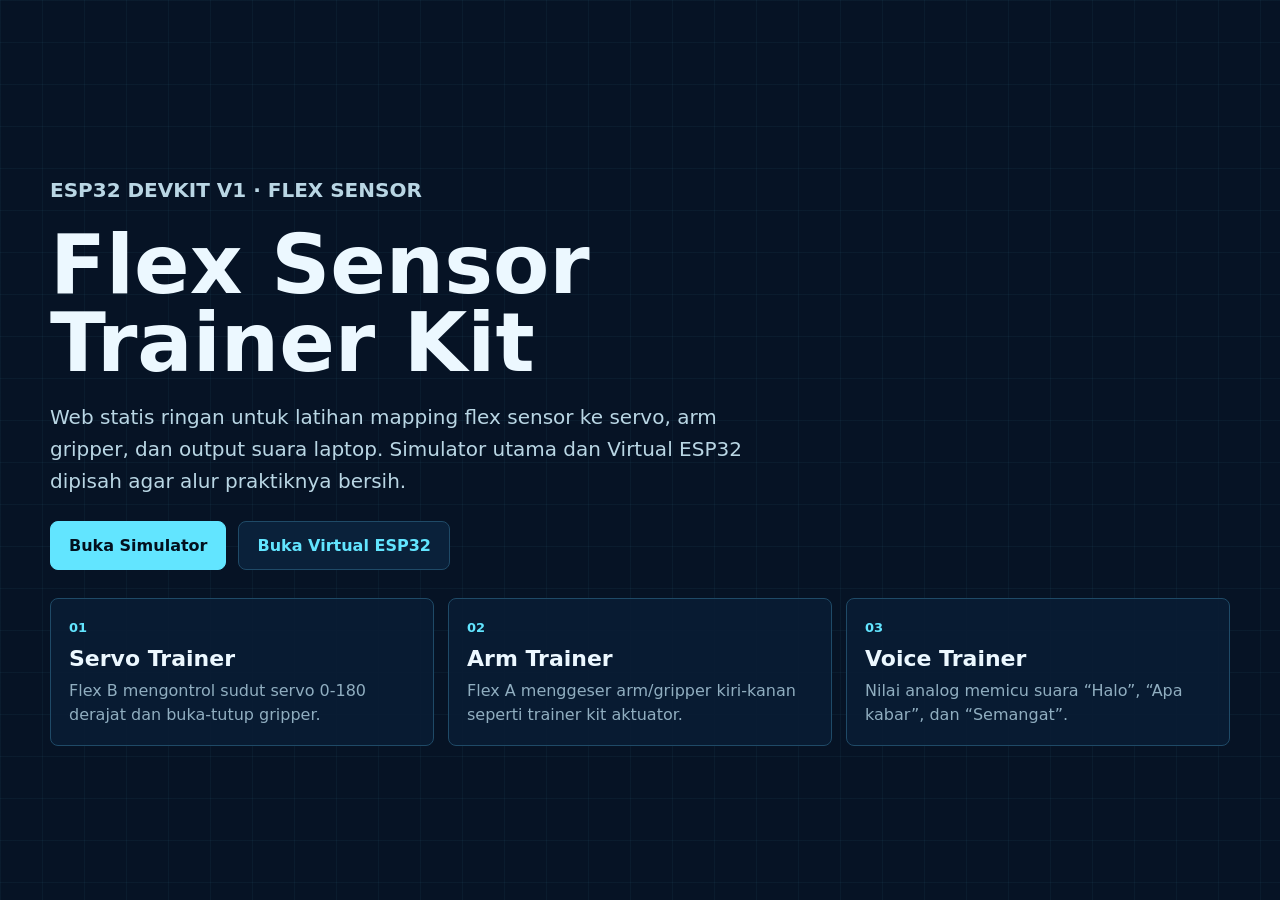
==== index.html @ c759ae02 "Rewrite simulator as static realtime trainer kit" ====
<!doctype html>
<html lang="id">
  <head>
    <meta charset="UTF-8" />
    <meta name="viewport" content="width=device-width, initial-scale=1.0" />
    <meta name="theme-color" content="#061325" />
    <title>Flex Sensor Trainer Kit</title>
    <link rel="stylesheet" href="assets/styles.css" />
  </head>
  <body class="home-page">
    <main class="home-shell">
      <section class="home-hero">
        <p class="system-label">ESP32 DevKit V1 · Flex Sensor</p>
        <h1>Flex Sensor Trainer Kit</h1>
        <p>
          Web statis ringan untuk latihan mapping flex sensor ke servo, arm gripper,
          dan output suara laptop. Simulator utama dan Virtual ESP32 dipisah agar
          alur praktiknya bersih.
        </p>
        <div class="home-actions">
          <a class="primary-link" href="simulator.html">Buka Simulator</a>
          <a class="secondary-link" href="virtual-esp32.html">Buka Virtual ESP32</a>
        </div>
      </section>

      <section class="mode-cards" aria-label="Trainer modes">
        <article>
          <span>01</span>
          <h2>Servo Trainer</h2>
          <p>Flex B mengontrol sudut servo 0-180 derajat dan buka-tutup gripper.</p>
        </article>
        <article>
          <span>02</span>
          <h2>Arm Trainer</h2>
          <p>Flex A menggeser arm/gripper kiri-kanan seperti trainer kit aktuator.</p>
        </article>
        <article>
          <span>03</span>
          <h2>Voice Trainer</h2>
          <p>Nilai analog memicu suara “Halo”, “Apa kabar”, dan “Semangat”.</p>
        </article>
      </section>
    </main>
  </body>
</html>
---- assets/styles.css ----
:root {
  color-scheme: dark;
  --bg: #061325;
  --panel: #0b1c33;
  --panel-2: #0f2744;
  --line: #1f4a67;
  --line-soft: rgba(102, 211, 255, 0.22);
  --text: #ecf8ff;
  --muted: #90aec0;
  --cyan: #62e5ff;
  --blue: #7da2ff;
  --green: #75f0b1;
  --yellow: #ffd166;
}

* {
  box-sizing: border-box;
}

body {
  margin: 0;
  min-width: 320px;
  min-height: 100vh;
  font-family: Inter, ui-sans-serif, system-ui, -apple-system, BlinkMacSystemFont, "Segoe UI", sans-serif;
  color: var(--text);
  background:
    linear-gradient(rgba(98, 229, 255, 0.045) 1px, transparent 1px),
    linear-gradient(90deg, rgba(98, 229, 255, 0.045) 1px, transparent 1px),
    var(--bg);
  background-size: 42px 42px;
}

a {
  color: inherit;
  text-decoration: none;
}

button,
input {
  font: inherit;
}

.topbar {
  display: grid;
  grid-template-columns: minmax(220px, 320px) 1fr auto;
  align-items: center;
  gap: 14px;
  width: min(1440px, calc(100% - 28px));
  margin: 14px auto;
  padding: 10px;
  border: 1px solid var(--line);
  border-radius: 8px;
  background: rgba(6, 19, 37, 0.94);
}

.brand {
  display: flex;
  align-items: center;
  gap: 10px;
}

.brand-mark {
  display: grid;
  place-items: center;
  width: 40px;
  height: 40px;
  border: 1px solid var(--line-soft);
  border-radius: 8px;
  color: var(--cyan);
  font-weight: 900;
  background: #08203a;
}

.brand strong,
.brand small {
  display: block;
}

.brand small {
  margin-top: 2px;
  color: var(--muted);
  font-size: 12px;
}

.topnav {
  display: flex;
  justify-content: center;
  gap: 8px;
}

.topnav a,
.primary-link,
.secondary-link,
.small-action,
.mode-tabs button {
  border: 1px solid var(--line);
  border-radius: 8px;
  background: #0a213a;
}

.topnav a {
  padding: 11px 16px;
  color: #c8e9f6;
  font-size: 14px;
  font-weight: 800;
}

.topnav a.active,
.topnav a:hover,
.primary-link,
.small-action:hover,
.mode-tabs button.active {
  color: #03101e;
  border-color: var(--cyan);
  background: var(--cyan);
}

.status-dot {
  min-width: 126px;
  padding: 10px 12px;
  border: 1px solid var(--line);
  border-radius: 8px;
  color: var(--yellow);
  text-align: center;
  font-size: 13px;
  font-weight: 900;
  background: #0a213a;
}

.status-dot.live {
  color: var(--green);
}

.home-shell {
  display: grid;
  align-content: center;
  gap: 28px;
  width: min(1180px, calc(100% - 28px));
  min-height: 100vh;
  margin: 0 auto;
  padding: 38px 0;
}

.home-hero {
  max-width: 820px;
}

.system-label {
  color: var(--cyan);
  font-size: 13px;
  font-weight: 900;
  text-transform: uppercase;
}

h1 {
  margin: 8px 0 14px;
  font-size: clamp(42px, 7vw, 82px);
  line-height: 0.95;
}

.home-hero p {
  max-width: 720px;
  color: #b9d6e4;
  font-size: clamp(16px, 2vw, 20px);
  line-height: 1.6;
}

.home-actions {
  display: flex;
  flex-wrap: wrap;
  gap: 12px;
  margin-top: 24px;
}

.primary-link,
.secondary-link {
  padding: 14px 18px;
  font-weight: 900;
}

.secondary-link {
  color: var(--cyan);
  background: #0a213a;
}

.mode-cards {
  display: grid;
  grid-template-columns: repeat(3, 1fr);
  gap: 14px;
}

.mode-cards article,
.stage-panel,
.instrument-panel,
.virtual-board {
  border: 1px solid var(--line);
  border-radius: 8px;
  background: rgba(9, 28, 51, 0.94);
}

.mode-cards article {
  padding: 18px;
}

.mode-cards span {
  color: var(--cyan);
  font-size: 13px;
  font-weight: 900;
}

.mode-cards h2 {
  margin: 10px 0 8px;
  font-size: 22px;
}

.mode-cards p {
  margin: 0;
  color: var(--muted);
  line-height: 1.5;
}

.trainer-layout,
.virtual-layout {
  display: grid;
  grid-template-columns: minmax(0, 1fr) 360px;
  gap: 14px;
  width: min(1440px, calc(100% - 28px));
  margin: 0 auto 20px;
}

.stage-panel,
.virtual-board {
  min-height: calc(100vh - 108px);
  padding: 16px;
}

.trainer-side,
.virtual-controls {
  display: grid;
  align-content: start;
  gap: 14px;
}

.instrument-panel {
  padding: 15px;
}

.panel-head {
  display: flex;
  align-items: center;
  justify-content: space-between;
  gap: 14px;
  margin-bottom: 14px;
}

.panel-head span {
  color: var(--cyan);
  font-size: 13px;
  font-weight: 900;
  text-transform: uppercase;
}

.panel-head strong {
  font-size: clamp(22px, 3vw, 34px);
  text-align: right;
}

.panel-head.compact strong {
  font-size: 22px;
  color: var(--cyan);
}

.mode-tabs {
  display: grid;
  grid-template-columns: repeat(3, 1fr);
  gap: 8px;
  margin-bottom: 14px;
}

.mode-tabs button {
  min-height: 42px;
  color: #c8e9f6;
  font-weight: 900;
  cursor: pointer;
}

.gripper-stage {
  position: relative;
  overflow: hidden;
  min-height: 500px;
  border: 1px solid var(--line-soft);
  border-radius: 8px;
  background: #07182c;
}

.travel-rail {
  position: absolute;
  left: 10%;
  right: 10%;
  top: 76px;
  height: 2px;
  background: var(--line);
}

.travel-label {
  position: absolute;
  top: 48px;
  color: var(--muted);
  font-size: 12px;
  font-weight: 900;
}

.travel-label.left {
  left: 10%;
}

.travel-label.right {
  right: 10%;
}

.gripper-svg {
  width: 100%;
  height: 500px;
}

#armGroup {
  transition: transform 35ms linear;
  will-change: transform;
}

#leftJaw,
#rightJaw,
#needle {
  transition: transform 35ms linear;
  will-change: transform;
}

.drop-cable {
  stroke: #7da2ff;
  stroke-width: 8;
  stroke-linecap: round;
}

.servo-box,
.arm-neck,
.palm,
.jaw {
  fill: #0e3154;
  stroke: var(--cyan);
  stroke-width: 3;
}

.servo-hub,
.joint-dot,
.needle-hub {
  fill: var(--cyan);
}

.readout-strip {
  display: grid;
  grid-template-columns: repeat(4, 1fr);
  gap: 10px;
  margin-top: 14px;
}

.readout-strip div {
  padding: 12px;
  border: 1px solid var(--line-soft);
  border-radius: 8px;
  background: #07182c;
}

.readout-strip span,
.readout-strip small {
  display: block;
  color: var(--muted);
  font-size: 12px;
}

.readout-strip strong {
  display: block;
  margin: 5px 0 2px;
  font-size: clamp(24px, 3vw, 34px);
}

.gauge svg {
  display: block;
  width: 100%;
}

.gauge-arc {
  fill: none;
  stroke: #12395d;
  stroke-width: 18;
}

.gauge-line {
  fill: none;
  stroke: var(--blue);
  stroke-width: 6;
}

.ticks text {
  fill: #b9d6e4;
  font-size: 12px;
  font-weight: 900;
  text-anchor: middle;
}

.needle {
  stroke: var(--cyan);
  stroke-width: 5;
  stroke-linecap: round;
  transform-origin: 150px 150px;
}

.mode-description,
.mapping-list span,
.voice-box span {
  color: var(--muted);
  line-height: 1.5;
}

.voice-box {
  display: grid;
  gap: 9px;
}

.small-action {
  min-height: 40px;
  color: var(--cyan);
  font-weight: 900;
  cursor: pointer;
}

.small-action.muted {
  color: #b9d6e4;
}

.small-action.full {
  width: 100%;
}

.mapping-list {
  display: grid;
  gap: 10px;
}

.mapping-list p {
  display: grid;
  gap: 4px;
  margin: 0;
  padding: 10px;
  border: 1px solid var(--line-soft);
  border-radius: 8px;
  background: #07182c;
}

.board-scene {
  position: relative;
  min-height: 560px;
  border: 1px solid var(--line-soft);
  border-radius: 8px;
  background: #07182c;
}

.board {
  position: absolute;
  left: 50%;
  top: 50%;
  width: 230px;
  height: 330px;
  transform: translate(-50%, -50%);
  border: 2px solid var(--cyan);
  border-radius: 8px;
  background: #09345a;
}

.usb,
.chip,
.pin-row,
.antenna {
  position: absolute;
  border: 1px solid var(--line-soft);
  border-radius: 8px;
}

.usb {
  left: 78px;
  top: -18px;
  width: 74px;
  height: 34px;
  background: #c7d2d9;
}

.chip {
  display: grid;
  place-items: center;
  left: 52px;
  top: 112px;
  width: 126px;
  height: 92px;
  color: var(--cyan);
  font-weight: 900;
  background: #061325;
}

.pin-row {
  top: 42px;
  width: 18px;
  height: 245px;
  background: repeating-linear-gradient(180deg, var(--cyan) 0 8px, transparent 8px 18px);
}

.pin-row.left {
  left: 14px;
}

.pin-row.right {
  right: 14px;
}

.antenna {
  right: 28px;
  top: 30px;
  width: 58px;
  height: 44px;
  background: repeating-linear-gradient(90deg, var(--green) 0 4px, transparent 4px 10px);
}

.sensor-card {
  position: absolute;
  width: min(240px, 38%);
  padding: 16px;
  border: 1px solid var(--line);
  border-radius: 8px;
  background: #0b1c33;
}

.sensor-a {
  left: 6%;
  top: 20%;
}

.sensor-b {
  right: 6%;
  bottom: 18%;
}

.sensor-card span,
.sensor-card small {
  display: block;
  color: var(--muted);
  font-size: 12px;
}

.sensor-card strong {
  display: block;
  margin: 8px 0 4px;
  color: var(--cyan);
  font-size: clamp(34px, 6vw, 62px);
}

.slider-row {
  display: grid;
  gap: 10px;
}

.slider-row span {
  color: #c8e9f6;
  font-weight: 900;
}

input[type="range"] {
  width: 100%;
  accent-color: var(--cyan);
}

.payload-preview {
  overflow: auto;
  min-height: 180px;
  margin: 14px 0 0;
  padding: 12px;
  border: 1px solid var(--line-soft);
  border-radius: 8px;
  color: #d5fbff;
  background: #061325;
}

@media (max-width: 1040px) {
  .topbar,
  .trainer-layout,
  .virtual-layout {
    grid-template-columns: 1fr;
  }

  .topnav {
    justify-content: stretch;
  }

  .topnav a {
    flex: 1;
    text-align: center;
  }

  .stage-panel,
  .virtual-board {
    min-height: auto;
  }
}

@media (max-width: 720px) {
  .topbar,
  .mode-tabs,
  .readout-strip,
  .mode-cards {
    grid-template-columns: 1fr;
  }

  .panel-head {
    align-items: flex-start;
    flex-direction: column;
  }

  .panel-head strong {
    text-align: left;
  }

  .gripper-stage,
  .gripper-svg,
  .board-scene {
    min-height: 390px;
    height: 390px;
  }

  .board {
    width: 178px;
    height: 260px;
  }

  .chip {
    left: 40px;
    top: 90px;
    width: 98px;
    height: 72px;
  }

  .sensor-card {
    width: 42%;
    padding: 12px;
  }
}
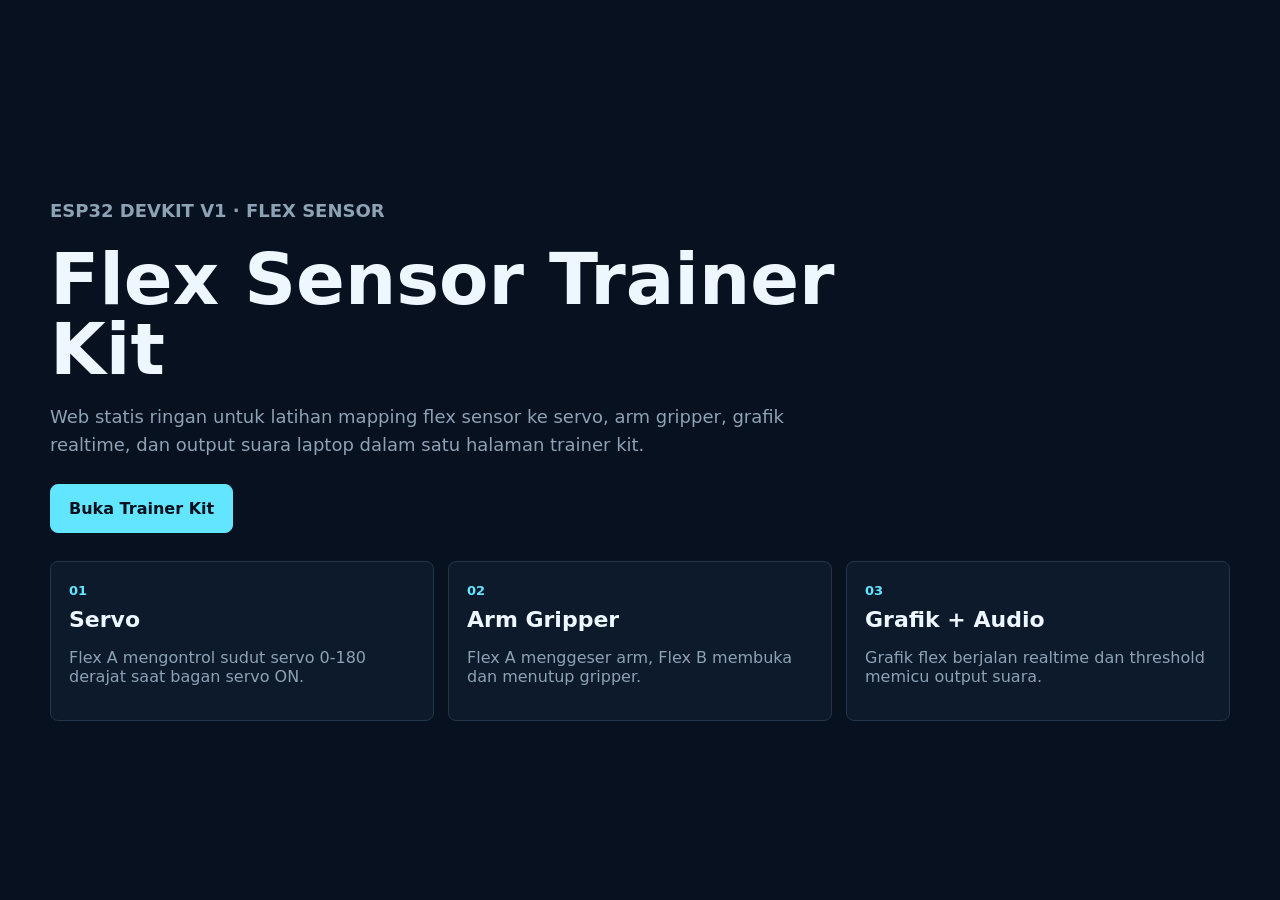
==== commit 13302daa: "Refine simulator into single page trainer modules" ====
--- a/index.html
+++ b/index.html
@@ -3,7 +3,7 @@
   <head>
     <meta charset="UTF-8" />
     <meta name="viewport" content="width=device-width, initial-scale=1.0" />
-    <meta name="theme-color" content="#061325" />
+    <meta name="theme-color" content="#08111f" />
     <title>Flex Sensor Trainer Kit</title>
     <link rel="stylesheet" href="assets/styles.css" />
   </head>
@@ -14,30 +14,28 @@
         <h1>Flex Sensor Trainer Kit</h1>
         <p>
           Web statis ringan untuk latihan mapping flex sensor ke servo, arm gripper,
-          dan output suara laptop. Simulator utama dan Virtual ESP32 dipisah agar
-          alur praktiknya bersih.
+          grafik realtime, dan output suara laptop dalam satu halaman trainer kit.
         </p>
         <div class="home-actions">
-          <a class="primary-link" href="simulator.html">Buka Simulator</a>
-          <a class="secondary-link" href="virtual-esp32.html">Buka Virtual ESP32</a>
+          <a class="primary-link" href="simulator.html">Buka Trainer Kit</a>
         </div>
       </section>
 
       <section class="mode-cards" aria-label="Trainer modes">
         <article>
           <span>01</span>
-          <h2>Servo Trainer</h2>
-          <p>Flex B mengontrol sudut servo 0-180 derajat dan buka-tutup gripper.</p>
+          <h2>Servo</h2>
+          <p>Flex A mengontrol sudut servo 0-180 derajat saat bagan servo ON.</p>
         </article>
         <article>
           <span>02</span>
-          <h2>Arm Trainer</h2>
-          <p>Flex A menggeser arm/gripper kiri-kanan seperti trainer kit aktuator.</p>
+          <h2>Arm Gripper</h2>
+          <p>Flex A menggeser arm, Flex B membuka dan menutup gripper.</p>
         </article>
         <article>
           <span>03</span>
-          <h2>Voice Trainer</h2>
-          <p>Nilai analog memicu suara “Halo”, “Apa kabar”, dan “Semangat”.</p>
+          <h2>Grafik + Audio</h2>
+          <p>Grafik flex berjalan realtime dan threshold memicu output suara.</p>
         </article>
       </section>
     </main>
--- a/assets/styles.css
+++ b/assets/styles.css
@@ -1,15 +1,16 @@
 :root {
   color-scheme: dark;
-  --bg: #061325;
-  --panel: #0b1c33;
-  --panel-2: #0f2744;
-  --line: #1f4a67;
-  --line-soft: rgba(102, 211, 255, 0.22);
-  --text: #ecf8ff;
-  --muted: #90aec0;
+  --bg: #08111f;
+  --panel: #0d1a2c;
+  --panel-2: #101f34;
+  --panel-3: #0a1524;
+  --line: #21364d;
+  --line-soft: rgba(137, 179, 210, 0.16);
+  --text: #eef7ff;
+  --muted: #8ca2b5;
   --cyan: #62e5ff;
+  --green: #75f0b1;
   --blue: #7da2ff;
-  --green: #75f0b1;
   --yellow: #ffd166;
 }
 
@@ -23,11 +24,7 @@
   min-height: 100vh;
   font-family: Inter, ui-sans-serif, system-ui, -apple-system, BlinkMacSystemFont, "Segoe UI", sans-serif;
   color: var(--text);
-  background:
-    linear-gradient(rgba(98, 229, 255, 0.045) 1px, transparent 1px),
-    linear-gradient(90deg, rgba(98, 229, 255, 0.045) 1px, transparent 1px),
-    var(--bg);
-  background-size: 42px 42px;
+  background: var(--bg);
 }
 
 a {
@@ -40,17 +37,22 @@
   font: inherit;
 }
 
+.trainer-header,
 .topbar {
   display: grid;
-  grid-template-columns: minmax(220px, 320px) 1fr auto;
+  grid-template-columns: minmax(220px, 360px) 1fr;
   align-items: center;
   gap: 14px;
   width: min(1440px, calc(100% - 28px));
   margin: 14px auto;
-  padding: 10px;
+  padding: 12px;
   border: 1px solid var(--line);
   border-radius: 8px;
-  background: rgba(6, 19, 37, 0.94);
+  background: #0a1626;
+}
+
+.topbar {
+  grid-template-columns: minmax(220px, 320px) 1fr auto;
 }
 
 .brand {
@@ -68,7 +70,7 @@
   border-radius: 8px;
   color: var(--cyan);
   font-weight: 900;
-  background: #08203a;
+  background: #0d2137;
 }
 
 .brand strong,
@@ -76,10 +78,47 @@
   display: block;
 }
 
+.brand small,
+.header-readout span,
+.home-hero p,
+.mode-cards p,
+.metric-row small,
+.metric-pair small,
+.threshold-list,
+.voice-row span {
+  color: var(--muted);
+}
+
 .brand small {
   margin-top: 2px;
-  color: var(--muted);
   font-size: 12px;
+}
+
+.header-readout {
+  display: flex;
+  align-items: center;
+  justify-content: flex-end;
+  gap: 14px;
+  text-align: right;
+}
+
+.header-readout span {
+  padding: 8px 10px;
+  border: 1px solid var(--line);
+  border-radius: 8px;
+  color: var(--yellow);
+  font-size: 13px;
+  font-weight: 900;
+  background: var(--panel-3);
+}
+
+.header-readout span.live {
+  color: var(--green);
+}
+
+.header-readout strong {
+  color: #d7ecf6;
+  font-size: 14px;
 }
 
 .topnav {
@@ -90,12 +129,10 @@
 
 .topnav a,
 .primary-link,
-.secondary-link,
-.small-action,
-.mode-tabs button {
+.small-action {
   border: 1px solid var(--line);
   border-radius: 8px;
-  background: #0a213a;
+  background: #0d2137;
 }
 
 .topnav a {
@@ -108,8 +145,7 @@
 .topnav a.active,
 .topnav a:hover,
 .primary-link,
-.small-action:hover,
-.mode-tabs button.active {
+.small-action:hover {
   color: #03101e;
   border-color: var(--cyan);
   background: var(--cyan);
@@ -120,15 +156,11 @@
   padding: 10px 12px;
   border: 1px solid var(--line);
   border-radius: 8px;
-  color: var(--yellow);
+  color: var(--green);
   text-align: center;
   font-size: 13px;
   font-weight: 900;
-  background: #0a213a;
-}
-
-.status-dot.live {
-  color: var(--green);
+  background: var(--panel-3);
 }
 
 .home-shell {
@@ -142,9 +174,10 @@
 }
 
 .home-hero {
-  max-width: 820px;
-}
-
+  max-width: 800px;
+}
+
+.eyebrow,
 .system-label {
   color: var(--cyan);
   font-size: 13px;
@@ -154,14 +187,14 @@
 
 h1 {
   margin: 8px 0 14px;
-  font-size: clamp(42px, 7vw, 82px);
-  line-height: 0.95;
-}
-
-.home-hero p {
-  max-width: 720px;
-  color: #b9d6e4;
-  font-size: clamp(16px, 2vw, 20px);
+  font-size: clamp(38px, 6vw, 72px);
+  line-height: 0.98;
+}
+
+.home-hero p,
+.overview-panel p {
+  max-width: 760px;
+  font-size: clamp(15px, 1.8vw, 18px);
   line-height: 1.6;
 }
 
@@ -172,54 +205,347 @@
   margin-top: 24px;
 }
 
-.primary-link,
-.secondary-link {
+.primary-link {
   padding: 14px 18px;
   font-weight: 900;
 }
 
-.secondary-link {
-  color: var(--cyan);
-  background: #0a213a;
-}
-
-.mode-cards {
+.mode-cards,
+.module-grid {
   display: grid;
   grid-template-columns: repeat(3, 1fr);
   gap: 14px;
 }
 
 .mode-cards article,
-.stage-panel,
-.instrument-panel,
-.virtual-board {
+.overview-panel,
+.trainer-module,
+.readout-strip div,
+.virtual-board,
+.instrument-panel {
   border: 1px solid var(--line);
   border-radius: 8px;
-  background: rgba(9, 28, 51, 0.94);
+  background: var(--panel);
 }
 
 .mode-cards article {
   padding: 18px;
 }
 
-.mode-cards span {
+.mode-cards span,
+.module-head span {
   color: var(--cyan);
   font-size: 13px;
   font-weight: 900;
 }
 
-.mode-cards h2 {
-  margin: 10px 0 8px;
+.mode-cards h2,
+.module-head h2 {
+  margin: 8px 0 0;
   font-size: 22px;
 }
 
-.mode-cards p {
+.kit-shell {
+  width: min(1440px, calc(100% - 28px));
+  margin: 0 auto 20px;
+}
+
+.overview-panel {
+  display: grid;
+  grid-template-columns: minmax(280px, 520px) 1fr;
+  gap: 18px;
+  align-items: end;
+  padding: 18px;
+  margin-bottom: 14px;
+}
+
+.overview-panel h1 {
+  margin-bottom: 0;
+}
+
+.overview-panel p {
+  justify-self: end;
   margin: 0;
   color: var(--muted);
-  line-height: 1.5;
-}
-
-.trainer-layout,
+}
+
+.trainer-module {
+  padding: 15px;
+  min-height: 420px;
+}
+
+.module-head {
+  display: flex;
+  align-items: center;
+  justify-content: space-between;
+  gap: 12px;
+  margin-bottom: 14px;
+}
+
+.module-off {
+  opacity: 0.58;
+}
+
+.switch {
+  position: relative;
+  display: inline-flex;
+  width: 54px;
+  height: 30px;
+}
+
+.switch input {
+  position: absolute;
+  opacity: 0;
+}
+
+.switch span {
+  width: 100%;
+  height: 100%;
+  border: 1px solid var(--line);
+  border-radius: 999px;
+  background: #152439;
+  cursor: pointer;
+}
+
+.switch span::after {
+  content: "";
+  position: absolute;
+  top: 5px;
+  left: 6px;
+  width: 20px;
+  height: 20px;
+  border-radius: 999px;
+  background: var(--muted);
+  transition: transform 120ms ease, background 120ms ease;
+}
+
+.switch input:checked + span {
+  border-color: rgba(98, 229, 255, 0.65);
+  background: rgba(98, 229, 255, 0.14);
+}
+
+.switch input:checked + span::after {
+  transform: translateX(21px);
+  background: var(--cyan);
+}
+
+.servo-card {
+  display: grid;
+  align-content: center;
+  min-height: 330px;
+  border: 1px solid var(--line-soft);
+  border-radius: 8px;
+  background: var(--panel-3);
+}
+
+.servo-card svg,
+.gauge svg {
+  display: block;
+  width: 100%;
+}
+
+.gauge-arc {
+  fill: none;
+  stroke: #17283c;
+  stroke-width: 18;
+}
+
+.gauge-line {
+  fill: none;
+  stroke: var(--blue);
+  stroke-width: 6;
+}
+
+.ticks text {
+  fill: #9eb7c8;
+  font-size: 12px;
+  font-weight: 900;
+  text-anchor: middle;
+}
+
+.needle {
+  stroke: var(--cyan);
+  stroke-width: 5;
+  stroke-linecap: round;
+  transform-origin: 150px 150px;
+  transition: transform 20ms linear;
+}
+
+.needle-hub,
+.servo-hub,
+.joint-dot {
+  fill: var(--cyan);
+}
+
+.metric-row,
+.metric-pair {
+  display: grid;
+  gap: 8px;
+  padding: 12px;
+}
+
+.metric-row {
+  grid-template-columns: 1fr auto;
+  align-items: end;
+}
+
+.metric-row span,
+.metric-pair span,
+.readout-strip span,
+.threshold-list span {
+  color: var(--muted);
+  font-size: 12px;
+  font-weight: 800;
+}
+
+.metric-row strong,
+.metric-pair strong,
+.readout-strip strong {
+  color: var(--text);
+  font-size: clamp(24px, 3vw, 34px);
+}
+
+.metric-row small {
+  grid-column: 1 / -1;
+}
+
+.gripper-stage {
+  position: relative;
+  overflow: hidden;
+  min-height: 318px;
+  border: 1px solid var(--line-soft);
+  border-radius: 8px;
+  background: var(--panel-3);
+}
+
+.travel-rail {
+  position: absolute;
+  left: 10%;
+  right: 10%;
+  top: 55px;
+  height: 2px;
+  background: var(--line);
+}
+
+.travel-label {
+  position: absolute;
+  top: 28px;
+  color: var(--muted);
+  font-size: 12px;
+  font-weight: 900;
+}
+
+.travel-label.left {
+  left: 10%;
+}
+
+.travel-label.right {
+  right: 10%;
+}
+
+.gripper-svg {
+  width: 100%;
+  height: 318px;
+}
+
+#armGroup,
+#leftJaw,
+#rightJaw {
+  transition: transform 20ms linear;
+  will-change: transform;
+}
+
+.drop-cable {
+  stroke: var(--blue);
+  stroke-width: 8;
+  stroke-linecap: round;
+}
+
+.servo-box,
+.arm-neck,
+.palm,
+.jaw {
+  fill: #0e2a43;
+  stroke: var(--cyan);
+  stroke-width: 3;
+}
+
+.metric-pair {
+  grid-template-columns: repeat(2, 1fr);
+  margin-top: 10px;
+  padding: 0;
+}
+
+.metric-pair div {
+  padding: 12px;
+  border: 1px solid var(--line-soft);
+  border-radius: 8px;
+  background: var(--panel-3);
+}
+
+.chart {
+  width: 100%;
+  height: 260px;
+  border: 1px solid var(--line-soft);
+  border-radius: 8px;
+  background: var(--panel-3);
+}
+
+.voice-row {
+  display: grid;
+  grid-template-columns: 1fr 1fr;
+  gap: 9px;
+  margin-top: 12px;
+}
+
+.voice-row span {
+  grid-column: 1 / -1;
+}
+
+.small-action {
+  min-height: 40px;
+  color: var(--cyan);
+  font-weight: 900;
+  cursor: pointer;
+}
+
+.small-action.muted {
+  color: #c8e9f6;
+}
+
+.threshold-list {
+  display: grid;
+  gap: 6px;
+  margin-top: 12px;
+}
+
+.threshold-list span {
+  padding: 8px 10px;
+  border: 1px solid var(--line-soft);
+  border-radius: 8px;
+  background: var(--panel-3);
+}
+
+.readout-strip {
+  display: grid;
+  grid-template-columns: repeat(3, 1fr);
+  gap: 14px;
+  margin-top: 14px;
+}
+
+.readout-strip div {
+  padding: 14px;
+}
+
+.readout-strip span,
+.readout-strip small {
+  display: block;
+}
+
+.readout-strip small {
+  color: var(--muted);
+}
+
 .virtual-layout {
   display: grid;
   grid-template-columns: minmax(0, 1fr) 360px;
@@ -228,19 +554,7 @@
   margin: 0 auto 20px;
 }
 
-.stage-panel,
-.virtual-board {
-  min-height: calc(100vh - 108px);
-  padding: 16px;
-}
-
-.trainer-side,
-.virtual-controls {
-  display: grid;
-  align-content: start;
-  gap: 14px;
-}
-
+.virtual-board,
 .instrument-panel {
   padding: 15px;
 }
@@ -262,198 +576,11 @@
 
 .panel-head strong {
   font-size: clamp(22px, 3vw, 34px);
-  text-align: right;
 }
 
 .panel-head.compact strong {
+  color: var(--cyan);
   font-size: 22px;
-  color: var(--cyan);
-}
-
-.mode-tabs {
-  display: grid;
-  grid-template-columns: repeat(3, 1fr);
-  gap: 8px;
-  margin-bottom: 14px;
-}
-
-.mode-tabs button {
-  min-height: 42px;
-  color: #c8e9f6;
-  font-weight: 900;
-  cursor: pointer;
-}
-
-.gripper-stage {
-  position: relative;
-  overflow: hidden;
-  min-height: 500px;
-  border: 1px solid var(--line-soft);
-  border-radius: 8px;
-  background: #07182c;
-}
-
-.travel-rail {
-  position: absolute;
-  left: 10%;
-  right: 10%;
-  top: 76px;
-  height: 2px;
-  background: var(--line);
-}
-
-.travel-label {
-  position: absolute;
-  top: 48px;
-  color: var(--muted);
-  font-size: 12px;
-  font-weight: 900;
-}
-
-.travel-label.left {
-  left: 10%;
-}
-
-.travel-label.right {
-  right: 10%;
-}
-
-.gripper-svg {
-  width: 100%;
-  height: 500px;
-}
-
-#armGroup {
-  transition: transform 35ms linear;
-  will-change: transform;
-}
-
-#leftJaw,
-#rightJaw,
-#needle {
-  transition: transform 35ms linear;
-  will-change: transform;
-}
-
-.drop-cable {
-  stroke: #7da2ff;
-  stroke-width: 8;
-  stroke-linecap: round;
-}
-
-.servo-box,
-.arm-neck,
-.palm,
-.jaw {
-  fill: #0e3154;
-  stroke: var(--cyan);
-  stroke-width: 3;
-}
-
-.servo-hub,
-.joint-dot,
-.needle-hub {
-  fill: var(--cyan);
-}
-
-.readout-strip {
-  display: grid;
-  grid-template-columns: repeat(4, 1fr);
-  gap: 10px;
-  margin-top: 14px;
-}
-
-.readout-strip div {
-  padding: 12px;
-  border: 1px solid var(--line-soft);
-  border-radius: 8px;
-  background: #07182c;
-}
-
-.readout-strip span,
-.readout-strip small {
-  display: block;
-  color: var(--muted);
-  font-size: 12px;
-}
-
-.readout-strip strong {
-  display: block;
-  margin: 5px 0 2px;
-  font-size: clamp(24px, 3vw, 34px);
-}
-
-.gauge svg {
-  display: block;
-  width: 100%;
-}
-
-.gauge-arc {
-  fill: none;
-  stroke: #12395d;
-  stroke-width: 18;
-}
-
-.gauge-line {
-  fill: none;
-  stroke: var(--blue);
-  stroke-width: 6;
-}
-
-.ticks text {
-  fill: #b9d6e4;
-  font-size: 12px;
-  font-weight: 900;
-  text-anchor: middle;
-}
-
-.needle {
-  stroke: var(--cyan);
-  stroke-width: 5;
-  stroke-linecap: round;
-  transform-origin: 150px 150px;
-}
-
-.mode-description,
-.mapping-list span,
-.voice-box span {
-  color: var(--muted);
-  line-height: 1.5;
-}
-
-.voice-box {
-  display: grid;
-  gap: 9px;
-}
-
-.small-action {
-  min-height: 40px;
-  color: var(--cyan);
-  font-weight: 900;
-  cursor: pointer;
-}
-
-.small-action.muted {
-  color: #b9d6e4;
-}
-
-.small-action.full {
-  width: 100%;
-}
-
-.mapping-list {
-  display: grid;
-  gap: 10px;
-}
-
-.mapping-list p {
-  display: grid;
-  gap: 4px;
-  margin: 0;
-  padding: 10px;
-  border: 1px solid var(--line-soft);
-  border-radius: 8px;
-  background: #07182c;
 }
 
 .board-scene {
@@ -461,7 +588,7 @@
   min-height: 560px;
   border: 1px solid var(--line-soft);
   border-radius: 8px;
-  background: #07182c;
+  background: var(--panel-3);
 }
 
 .board {
@@ -473,7 +600,7 @@
   transform: translate(-50%, -50%);
   border: 2px solid var(--cyan);
   border-radius: 8px;
-  background: #09345a;
+  background: #0d2d49;
 }
 
 .usb,
@@ -534,7 +661,7 @@
   padding: 16px;
   border: 1px solid var(--line);
   border-radius: 8px;
-  background: #0b1c33;
+  background: var(--panel);
 }
 
 .sensor-a {
@@ -561,6 +688,12 @@
   font-size: clamp(34px, 6vw, 62px);
 }
 
+.virtual-controls {
+  display: grid;
+  align-content: start;
+  gap: 14px;
+}
+
 .slider-row {
   display: grid;
   gap: 10px;
@@ -587,11 +720,25 @@
   background: #061325;
 }
 
+@media (max-width: 1180px) {
+  .module-grid {
+    grid-template-columns: 1fr;
+  }
+}
+
 @media (max-width: 1040px) {
+  .trainer-header,
   .topbar,
-  .trainer-layout,
+  .overview-panel,
   .virtual-layout {
     grid-template-columns: 1fr;
+  }
+
+  .header-readout,
+  .overview-panel p {
+    justify-content: flex-start;
+    justify-self: start;
+    text-align: left;
   }
 
   .topnav {
@@ -602,35 +749,25 @@
     flex: 1;
     text-align: center;
   }
-
-  .stage-panel,
-  .virtual-board {
+}
+
+@media (max-width: 720px) {
+  .readout-strip,
+  .mode-cards,
+  .metric-pair,
+  .voice-row {
+    grid-template-columns: 1fr;
+  }
+
+  .trainer-module {
     min-height: auto;
-  }
-}
-
-@media (max-width: 720px) {
-  .topbar,
-  .mode-tabs,
-  .readout-strip,
-  .mode-cards {
-    grid-template-columns: 1fr;
-  }
-
-  .panel-head {
-    align-items: flex-start;
-    flex-direction: column;
-  }
-
-  .panel-head strong {
-    text-align: left;
   }
 
   .gripper-stage,
   .gripper-svg,
   .board-scene {
-    min-height: 390px;
-    height: 390px;
+    min-height: 360px;
+    height: 360px;
   }
 
   .board {
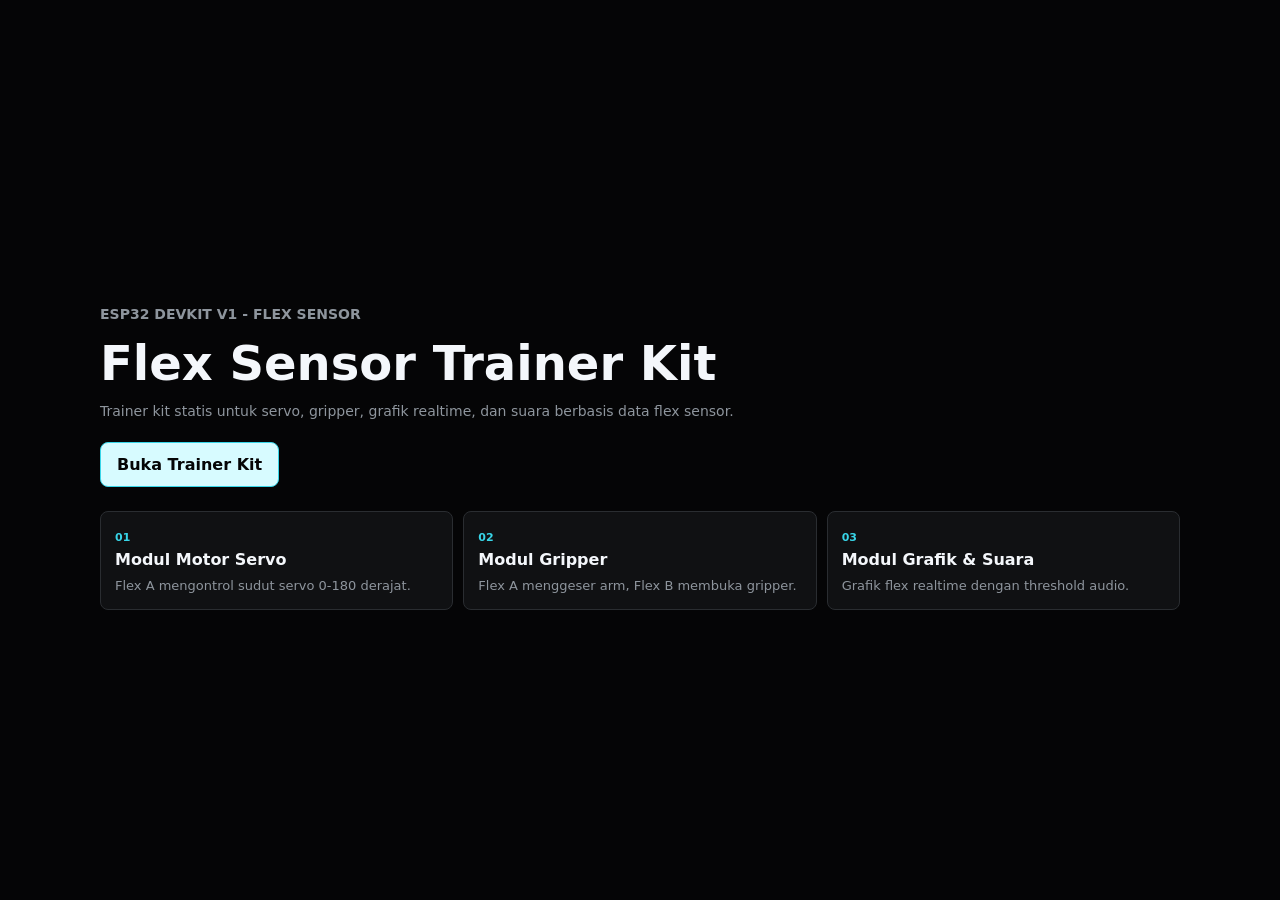
==== commit 279b6fbc: "Polish trainer kit dark layout" ====
--- a/index.html
+++ b/index.html
@@ -3,39 +3,36 @@
   <head>
     <meta charset="UTF-8" />
     <meta name="viewport" content="width=device-width, initial-scale=1.0" />
-    <meta name="theme-color" content="#08111f" />
+    <meta name="theme-color" content="#050506" />
     <title>Flex Sensor Trainer Kit</title>
     <link rel="stylesheet" href="assets/styles.css" />
   </head>
   <body class="home-page">
     <main class="home-shell">
       <section class="home-hero">
-        <p class="system-label">ESP32 DevKit V1 · Flex Sensor</p>
+        <p class="system-label">ESP32 DevKit V1 - Flex Sensor</p>
         <h1>Flex Sensor Trainer Kit</h1>
-        <p>
-          Web statis ringan untuk latihan mapping flex sensor ke servo, arm gripper,
-          grafik realtime, dan output suara laptop dalam satu halaman trainer kit.
-        </p>
+        <p>Trainer kit statis untuk servo, gripper, grafik realtime, dan suara berbasis data flex sensor.</p>
         <div class="home-actions">
           <a class="primary-link" href="simulator.html">Buka Trainer Kit</a>
         </div>
       </section>
 
-      <section class="mode-cards" aria-label="Trainer modes">
+      <section class="mode-cards" aria-label="Trainer modules">
         <article>
           <span>01</span>
-          <h2>Servo</h2>
-          <p>Flex A mengontrol sudut servo 0-180 derajat saat bagan servo ON.</p>
+          <h2>Modul Motor Servo</h2>
+          <p>Flex A mengontrol sudut servo 0-180 derajat.</p>
         </article>
         <article>
           <span>02</span>
-          <h2>Arm Gripper</h2>
-          <p>Flex A menggeser arm, Flex B membuka dan menutup gripper.</p>
+          <h2>Modul Gripper</h2>
+          <p>Flex A menggeser arm, Flex B membuka gripper.</p>
         </article>
         <article>
           <span>03</span>
-          <h2>Grafik + Audio</h2>
-          <p>Grafik flex berjalan realtime dan threshold memicu output suara.</p>
+          <h2>Modul Grafik & Suara</h2>
+          <p>Grafik flex realtime dengan threshold audio.</p>
         </article>
       </section>
     </main>
--- a/assets/styles.css
+++ b/assets/styles.css
@@ -1,16 +1,15 @@
 :root {
   color-scheme: dark;
-  --bg: #08111f;
-  --panel: #0d1a2c;
-  --panel-2: #101f34;
-  --panel-3: #0a1524;
-  --line: #21364d;
-  --line-soft: rgba(137, 179, 210, 0.16);
-  --text: #eef7ff;
-  --muted: #8ca2b5;
-  --cyan: #62e5ff;
-  --green: #75f0b1;
-  --blue: #7da2ff;
+  --bg: #050506;
+  --panel: #101113;
+  --panel-2: #15171a;
+  --panel-3: #0b0c0e;
+  --line: #2a2d31;
+  --line-soft: rgba(255, 255, 255, 0.09);
+  --text: #f4f7fb;
+  --muted: #8e959d;
+  --cyan: #38d5e8;
+  --green: #79e39f;
   --yellow: #ffd166;
 }
 
@@ -27,6 +26,11 @@
   background: var(--bg);
 }
 
+body[data-page="simulator"],
+body[data-page="virtual"] {
+  overflow: hidden;
+}
+
 a {
   color: inherit;
   text-decoration: none;
@@ -40,19 +44,15 @@
 .trainer-header,
 .topbar {
   display: grid;
-  grid-template-columns: minmax(220px, 360px) 1fr;
+  grid-template-columns: minmax(210px, 310px) 1fr;
   align-items: center;
-  gap: 14px;
-  width: min(1440px, calc(100% - 28px));
-  margin: 14px auto;
-  padding: 12px;
+  gap: 10px;
+  width: min(1440px, calc(100% - 20px));
+  margin: 10px auto;
+  padding: 8px 10px;
   border: 1px solid var(--line);
   border-radius: 8px;
-  background: #0a1626;
-}
-
-.topbar {
-  grid-template-columns: minmax(220px, 320px) 1fr auto;
+  background: #0c0d0f;
 }
 
 .brand {
@@ -64,18 +64,22 @@
 .brand-mark {
   display: grid;
   place-items: center;
-  width: 40px;
-  height: 40px;
+  width: 34px;
+  height: 34px;
   border: 1px solid var(--line-soft);
   border-radius: 8px;
   color: var(--cyan);
   font-weight: 900;
-  background: #0d2137;
+  background: #16181b;
 }
 
 .brand strong,
 .brand small {
   display: block;
+}
+
+.brand strong {
+  font-size: 14px;
 }
 
 .brand small,
@@ -91,34 +95,36 @@
 
 .brand small {
   margin-top: 2px;
-  font-size: 12px;
+  font-size: 11px;
 }
 
 .header-readout {
   display: flex;
   align-items: center;
   justify-content: flex-end;
-  gap: 14px;
+  gap: 12px;
   text-align: right;
 }
 
-.header-readout span {
-  padding: 8px 10px;
+.header-readout span,
+.status-dot {
+  padding: 6px 9px;
   border: 1px solid var(--line);
   border-radius: 8px;
   color: var(--yellow);
-  font-size: 13px;
-  font-weight: 900;
-  background: var(--panel-3);
-}
-
-.header-readout span.live {
+  font-size: 12px;
+  font-weight: 900;
+  background: #090a0c;
+}
+
+.header-readout span.live,
+.status-dot.live {
   color: var(--green);
 }
 
 .header-readout strong {
-  color: #d7ecf6;
-  font-size: 14px;
+  color: #d8dde3;
+  font-size: 12px;
 }
 
 .topnav {
@@ -132,13 +138,13 @@
 .small-action {
   border: 1px solid var(--line);
   border-radius: 8px;
-  background: #0d2137;
+  background: #16181b;
 }
 
 .topnav a {
-  padding: 11px 16px;
-  color: #c8e9f6;
-  font-size: 14px;
+  padding: 10px 14px;
+  color: #d8dde3;
+  font-size: 13px;
   font-weight: 800;
 }
 
@@ -146,79 +152,63 @@
 .topnav a:hover,
 .primary-link,
 .small-action:hover {
-  color: #03101e;
+  color: #050506;
   border-color: var(--cyan);
-  background: var(--cyan);
-}
-
-.status-dot {
-  min-width: 126px;
-  padding: 10px 12px;
-  border: 1px solid var(--line);
-  border-radius: 8px;
-  color: var(--green);
-  text-align: center;
-  font-size: 13px;
-  font-weight: 900;
-  background: var(--panel-3);
+  background: #d7fbff;
 }
 
 .home-shell {
   display: grid;
   align-content: center;
-  gap: 28px;
-  width: min(1180px, calc(100% - 28px));
+  gap: 24px;
+  width: min(1080px, calc(100% - 28px));
   min-height: 100vh;
   margin: 0 auto;
-  padding: 38px 0;
+  padding: 32px 0;
 }
 
 .home-hero {
-  max-width: 800px;
-}
-
-.eyebrow,
+  max-width: 720px;
+}
+
 .system-label {
   color: var(--cyan);
-  font-size: 13px;
+  font-size: 12px;
   font-weight: 900;
   text-transform: uppercase;
 }
 
 h1 {
-  margin: 8px 0 14px;
-  font-size: clamp(38px, 6vw, 72px);
-  line-height: 0.98;
-}
-
-.home-hero p,
-.overview-panel p {
-  max-width: 760px;
-  font-size: clamp(15px, 1.8vw, 18px);
-  line-height: 1.6;
+  margin: 4px 0 8px;
+  font-size: clamp(28px, 4vw, 48px);
+  line-height: 1;
+}
+
+.home-hero p {
+  max-width: 680px;
+  font-size: 14px;
+  line-height: 1.5;
 }
 
 .home-actions {
   display: flex;
   flex-wrap: wrap;
-  gap: 12px;
-  margin-top: 24px;
+  gap: 10px;
+  margin-top: 20px;
 }
 
 .primary-link {
-  padding: 14px 18px;
-  font-weight: 900;
-}
-
-.mode-cards,
-.module-grid {
+  padding: 12px 16px;
+  font-weight: 900;
+}
+
+.mode-cards {
   display: grid;
   grid-template-columns: repeat(3, 1fr);
-  gap: 14px;
+  gap: 10px;
 }
 
 .mode-cards article,
-.overview-panel,
 .trainer-module,
 .readout-strip div,
 .virtual-board,
@@ -229,68 +219,71 @@
 }
 
 .mode-cards article {
-  padding: 18px;
+  padding: 14px;
 }
 
 .mode-cards span,
-.module-head span {
+.module-head span,
+.panel-head span {
   color: var(--cyan);
-  font-size: 13px;
-  font-weight: 900;
+  font-size: 11px;
+  font-weight: 900;
+  text-transform: uppercase;
 }
 
 .mode-cards h2,
 .module-head h2 {
+  margin: 5px 0 0;
+  font-size: 16px;
+}
+
+.mode-cards p {
   margin: 8px 0 0;
-  font-size: 22px;
+  line-height: 1.45;
+  font-size: 13px;
 }
 
 .kit-shell {
-  width: min(1440px, calc(100% - 28px));
-  margin: 0 auto 20px;
-}
-
-.overview-panel {
-  display: grid;
-  grid-template-columns: minmax(280px, 520px) 1fr;
-  gap: 18px;
-  align-items: end;
-  padding: 18px;
-  margin-bottom: 14px;
-}
-
-.overview-panel h1 {
-  margin-bottom: 0;
-}
-
-.overview-panel p {
-  justify-self: end;
-  margin: 0;
-  color: var(--muted);
+  display: grid;
+  grid-template-rows: minmax(0, 1fr) auto;
+  gap: 8px;
+  width: min(1440px, calc(100% - 20px));
+  height: calc(100vh - 62px);
+  margin: 0 auto;
+}
+
+.module-grid {
+  display: grid;
+  grid-template-columns: 0.82fr 1.18fr 0.9fr;
+  gap: 10px;
+  min-height: 0;
 }
 
 .trainer-module {
-  padding: 15px;
-  min-height: 420px;
-}
-
-.module-head {
+  min-height: 0;
+  overflow: hidden;
+  padding: 9px;
+}
+
+.module-head,
+.panel-head {
   display: flex;
   align-items: center;
   justify-content: space-between;
-  gap: 12px;
-  margin-bottom: 14px;
+  gap: 10px;
+  margin-bottom: 7px;
 }
 
 .module-off {
-  opacity: 0.58;
+  opacity: 0.5;
 }
 
 .switch {
   position: relative;
   display: inline-flex;
-  width: 54px;
-  height: 30px;
+  flex: 0 0 auto;
+  width: 46px;
+  height: 25px;
 }
 
 .switch input {
@@ -303,36 +296,36 @@
   height: 100%;
   border: 1px solid var(--line);
   border-radius: 999px;
-  background: #152439;
+  background: #1b1d20;
   cursor: pointer;
 }
 
 .switch span::after {
   content: "";
   position: absolute;
-  top: 5px;
-  left: 6px;
-  width: 20px;
-  height: 20px;
+  top: 4px;
+  left: 5px;
+  width: 17px;
+  height: 17px;
   border-radius: 999px;
   background: var(--muted);
   transition: transform 120ms ease, background 120ms ease;
 }
 
 .switch input:checked + span {
-  border-color: rgba(98, 229, 255, 0.65);
-  background: rgba(98, 229, 255, 0.14);
+  border-color: rgba(56, 213, 232, 0.65);
+  background: rgba(56, 213, 232, 0.14);
 }
 
 .switch input:checked + span::after {
-  transform: translateX(21px);
+  transform: translateX(18px);
   background: var(--cyan);
 }
 
 .servo-card {
   display: grid;
   align-content: center;
-  min-height: 330px;
+  height: calc(100% - 38px);
   border: 1px solid var(--line-soft);
   border-radius: 8px;
   background: var(--panel-3);
@@ -342,23 +335,24 @@
 .gauge svg {
   display: block;
   width: 100%;
+  max-height: 184px;
 }
 
 .gauge-arc {
   fill: none;
-  stroke: #17283c;
+  stroke: #24272b;
   stroke-width: 18;
 }
 
 .gauge-line {
   fill: none;
-  stroke: var(--blue);
+  stroke: #8792a2;
   stroke-width: 6;
 }
 
 .ticks text {
-  fill: #9eb7c8;
-  font-size: 12px;
+  fill: #a0a6ad;
+  font-size: 11px;
   font-weight: 900;
   text-anchor: middle;
 }
@@ -380,8 +374,8 @@
 .metric-row,
 .metric-pair {
   display: grid;
-  gap: 8px;
-  padding: 12px;
+  gap: 6px;
+  padding: 7px;
 }
 
 .metric-row {
@@ -394,7 +388,7 @@
 .readout-strip span,
 .threshold-list span {
   color: var(--muted);
-  font-size: 12px;
+  font-size: 11px;
   font-weight: 800;
 }
 
@@ -402,7 +396,7 @@
 .metric-pair strong,
 .readout-strip strong {
   color: var(--text);
-  font-size: clamp(24px, 3vw, 34px);
+  font-size: clamp(18px, 2vw, 24px);
 }
 
 .metric-row small {
@@ -412,7 +406,7 @@
 .gripper-stage {
   position: relative;
   overflow: hidden;
-  min-height: 318px;
+  height: calc(100% - 76px);
   border: 1px solid var(--line-soft);
   border-radius: 8px;
   background: var(--panel-3);
@@ -422,16 +416,16 @@
   position: absolute;
   left: 10%;
   right: 10%;
-  top: 55px;
+  top: 34px;
   height: 2px;
   background: var(--line);
 }
 
 .travel-label {
   position: absolute;
-  top: 28px;
+  top: 16px;
   color: var(--muted);
-  font-size: 12px;
+  font-size: 10px;
   font-weight: 900;
 }
 
@@ -445,7 +439,7 @@
 
 .gripper-svg {
   width: 100%;
-  height: 318px;
+  height: 100%;
 }
 
 #armGroup,
@@ -456,7 +450,7 @@
 }
 
 .drop-cable {
-  stroke: var(--blue);
+  stroke: #6f7782;
   stroke-width: 8;
   stroke-linecap: round;
 }
@@ -465,19 +459,19 @@
 .arm-neck,
 .palm,
 .jaw {
-  fill: #0e2a43;
+  fill: #171a1e;
   stroke: var(--cyan);
   stroke-width: 3;
 }
 
 .metric-pair {
   grid-template-columns: repeat(2, 1fr);
-  margin-top: 10px;
+  margin-top: 6px;
   padding: 0;
 }
 
 .metric-pair div {
-  padding: 12px;
+  padding: 7px;
   border: 1px solid var(--line-soft);
   border-radius: 8px;
   background: var(--panel-3);
@@ -485,7 +479,8 @@
 
 .chart {
   width: 100%;
-  height: 260px;
+  height: calc(100% - 110px);
+  min-height: 142px;
   border: 1px solid var(--line-soft);
   border-radius: 8px;
   background: var(--panel-3);
@@ -494,8 +489,8 @@
 .voice-row {
   display: grid;
   grid-template-columns: 1fr 1fr;
-  gap: 9px;
-  margin-top: 12px;
+  gap: 7px;
+  margin-top: 7px;
 }
 
 .voice-row span {
@@ -503,24 +498,25 @@
 }
 
 .small-action {
-  min-height: 40px;
+  min-height: 31px;
   color: var(--cyan);
+  font-size: 12px;
   font-weight: 900;
   cursor: pointer;
 }
 
 .small-action.muted {
-  color: #c8e9f6;
+  color: #d8dde3;
 }
 
 .threshold-list {
   display: grid;
-  gap: 6px;
-  margin-top: 12px;
+  gap: 4px;
+  margin-top: 7px;
 }
 
 .threshold-list span {
-  padding: 8px 10px;
+  padding: 5px 7px;
   border: 1px solid var(--line-soft);
   border-radius: 8px;
   background: var(--panel-3);
@@ -529,12 +525,11 @@
 .readout-strip {
   display: grid;
   grid-template-columns: repeat(3, 1fr);
-  gap: 14px;
-  margin-top: 14px;
+  gap: 10px;
 }
 
 .readout-strip div {
-  padding: 14px;
+  padding: 7px 9px;
 }
 
 .readout-strip span,
@@ -548,44 +543,30 @@
 
 .virtual-layout {
   display: grid;
-  grid-template-columns: minmax(0, 1fr) 360px;
-  gap: 14px;
-  width: min(1440px, calc(100% - 28px));
-  margin: 0 auto 20px;
+  grid-template-columns: minmax(0, 1fr) 310px;
+  gap: 10px;
+  width: min(1440px, calc(100% - 20px));
+  height: calc(100vh - 62px);
+  margin: 0 auto;
 }
 
 .virtual-board,
 .instrument-panel {
-  padding: 15px;
-}
-
-.panel-head {
-  display: flex;
-  align-items: center;
-  justify-content: space-between;
-  gap: 14px;
-  margin-bottom: 14px;
-}
-
-.panel-head span {
-  color: var(--cyan);
-  font-size: 13px;
-  font-weight: 900;
-  text-transform: uppercase;
+  padding: 10px;
 }
 
 .panel-head strong {
-  font-size: clamp(22px, 3vw, 34px);
+  font-size: clamp(18px, 2.3vw, 26px);
 }
 
 .panel-head.compact strong {
   color: var(--cyan);
-  font-size: 22px;
+  font-size: 17px;
 }
 
 .board-scene {
   position: relative;
-  min-height: 560px;
+  height: calc(100% - 42px);
   border: 1px solid var(--line-soft);
   border-radius: 8px;
   background: var(--panel-3);
@@ -595,12 +576,12 @@
   position: absolute;
   left: 50%;
   top: 50%;
-  width: 230px;
-  height: 330px;
+  width: 190px;
+  height: 280px;
   transform: translate(-50%, -50%);
   border: 2px solid var(--cyan);
   border-radius: 8px;
-  background: #0d2d49;
+  background: #15181d;
 }
 
 .usb,
@@ -613,7 +594,7 @@
 }
 
 .usb {
-  left: 78px;
+  left: 62px;
   top: -18px;
   width: 74px;
   height: 34px;
@@ -623,19 +604,19 @@
 .chip {
   display: grid;
   place-items: center;
-  left: 52px;
-  top: 112px;
-  width: 126px;
-  height: 92px;
+  left: 42px;
+  top: 96px;
+  width: 106px;
+  height: 76px;
   color: var(--cyan);
   font-weight: 900;
-  background: #061325;
+  background: #08090a;
 }
 
 .pin-row {
   top: 42px;
   width: 18px;
-  height: 245px;
+  height: 205px;
   background: repeating-linear-gradient(180deg, var(--cyan) 0 8px, transparent 8px 18px);
 }
 
@@ -657,8 +638,8 @@
 
 .sensor-card {
   position: absolute;
-  width: min(240px, 38%);
-  padding: 16px;
+  width: min(220px, 38%);
+  padding: 10px;
   border: 1px solid var(--line);
   border-radius: 8px;
   background: var(--panel);
@@ -683,24 +664,24 @@
 
 .sensor-card strong {
   display: block;
-  margin: 8px 0 4px;
+  margin: 6px 0 3px;
   color: var(--cyan);
-  font-size: clamp(34px, 6vw, 62px);
+  font-size: clamp(24px, 4vw, 42px);
 }
 
 .virtual-controls {
   display: grid;
   align-content: start;
-  gap: 14px;
+  gap: 10px;
 }
 
 .slider-row {
   display: grid;
-  gap: 10px;
+  gap: 7px;
 }
 
 .slider-row span {
-  color: #c8e9f6;
+  color: #d8dde3;
   font-weight: 900;
 }
 
@@ -711,43 +692,47 @@
 
 .payload-preview {
   overflow: auto;
-  min-height: 180px;
-  margin: 14px 0 0;
-  padding: 12px;
-  border: 1px solid var(--line-soft);
-  border-radius: 8px;
-  color: #d5fbff;
-  background: #061325;
+  min-height: 100px;
+  max-height: 138px;
+  margin: 8px 0 0;
+  padding: 9px;
+  border: 1px solid var(--line-soft);
+  border-radius: 8px;
+  color: #d7fbff;
+  background: #08090a;
+  font-size: 12px;
 }
 
 @media (max-width: 1180px) {
-  .module-grid {
+  body[data-page="simulator"],
+  body[data-page="virtual"] {
+    overflow: auto;
+  }
+
+  .module-grid,
+  .virtual-layout {
     grid-template-columns: 1fr;
+  }
+
+  .kit-shell,
+  .virtual-layout {
+    height: auto;
+  }
+
+  .trainer-module {
+    min-height: 360px;
   }
 }
 
 @media (max-width: 1040px) {
   .trainer-header,
-  .topbar,
-  .overview-panel,
-  .virtual-layout {
+  .topbar {
     grid-template-columns: 1fr;
   }
 
-  .header-readout,
-  .overview-panel p {
+  .header-readout {
     justify-content: flex-start;
-    justify-self: start;
     text-align: left;
-  }
-
-  .topnav {
-    justify-content: stretch;
-  }
-
-  .topnav a {
-    flex: 1;
-    text-align: center;
   }
 }
 
@@ -759,15 +744,9 @@
     grid-template-columns: 1fr;
   }
 
-  .trainer-module {
-    min-height: auto;
-  }
-
   .gripper-stage,
-  .gripper-svg,
   .board-scene {
-    min-height: 360px;
-    height: 360px;
+    min-height: 340px;
   }
 
   .board {
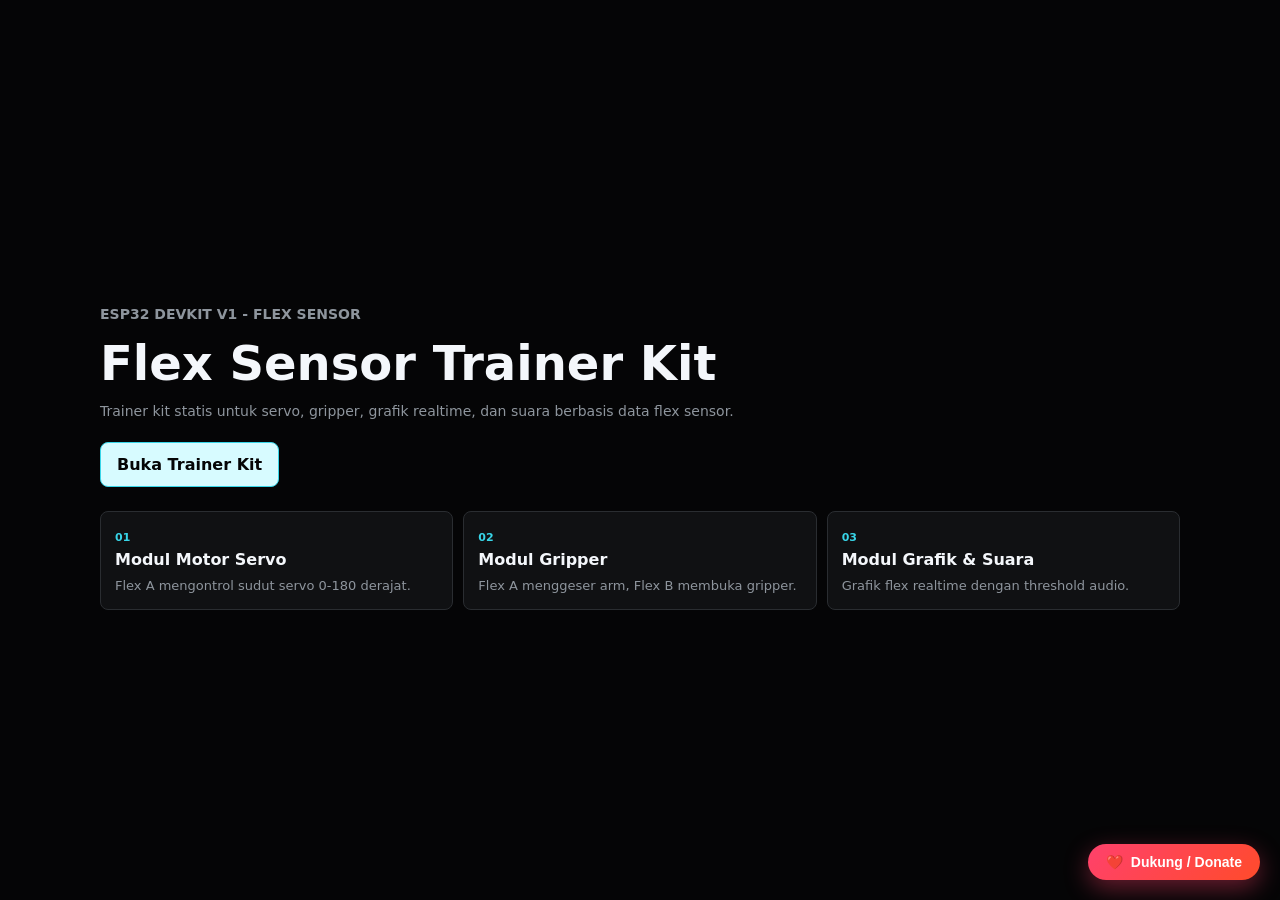
==== commit d4b3ad92: "feat: add universal floating donate widget (Saweria, Trakteer, Linktree)" ====
--- a/index.html
+++ b/index.html
@@ -36,5 +36,6 @@
         </article>
       </section>
     </main>
-  </body>
+  <script src="donate-widget.js"></script>
+</body>
 </html>
--- a/assets/styles.css
+++ b/assets/styles.css
@@ -28,7 +28,7 @@
 
 body[data-page="simulator"],
 body[data-page="virtual"] {
-  overflow: hidden;
+  overflow: auto;
 }
 
 a {
@@ -117,6 +117,34 @@
   background: #090a0c;
 }
 
+.led-status,
+.status-dot,
+.connection-bar strong {
+  display: inline-flex;
+  align-items: center;
+  gap: 7px;
+}
+
+.led {
+  display: inline-block;
+  width: 9px;
+  height: 9px;
+  border-radius: 99px;
+  background: #ff5f5f;
+}
+
+.led-red {
+  background: #ff5f5f;
+}
+
+.led-yellow {
+  background: var(--yellow);
+}
+
+.led-green {
+  background: var(--green);
+}
+
 .header-readout span.live,
 .status-dot.live {
   color: var(--green);
@@ -245,11 +273,71 @@
 
 .kit-shell {
   display: grid;
-  grid-template-rows: minmax(0, 1fr) auto;
+  grid-template-rows: auto minmax(0, 1fr) auto;
   gap: 8px;
   width: min(1440px, calc(100% - 20px));
-  height: calc(100vh - 62px);
+  min-height: calc(100vh - 62px);
   margin: 0 auto;
+}
+
+.connection-bar {
+  display: grid;
+  grid-template-columns: minmax(180px, 1fr) auto auto auto minmax(180px, 260px);
+  align-items: end;
+  gap: 8px;
+  padding: 8px;
+  border: 1px solid var(--line);
+  border-radius: 8px;
+  background: var(--panel);
+}
+
+.connection-bar label,
+.slider-row {
+  display: grid;
+  gap: 6px;
+}
+
+.connection-bar label span,
+.slider-row span {
+  color: var(--muted);
+  font-size: 11px;
+  font-weight: 800;
+}
+
+.text-input,
+.connection-bar input {
+  width: 100%;
+  min-height: 31px;
+  padding: 6px 9px;
+  border: 1px solid var(--line);
+  border-radius: 8px;
+  color: var(--text);
+  background: #08090a;
+  outline: none;
+}
+
+.connection-bar strong {
+  min-height: 31px;
+  display: grid;
+  align-items: center;
+  padding: 6px 9px;
+  border: 1px solid var(--line);
+  border-radius: 8px;
+  color: var(--muted);
+  background: var(--panel-3);
+  font-size: 12px;
+}
+
+.connection-bar strong[data-state="connected"] {
+  color: var(--green);
+}
+
+.connection-bar strong[data-state="error"] {
+  color: #ff8b8b;
+}
+
+.connection-bar strong[data-state="connecting"] {
+  color: var(--yellow);
 }
 
 .module-grid {
@@ -261,7 +349,7 @@
 
 .trainer-module {
   min-height: 0;
-  overflow: hidden;
+  overflow: auto;
   padding: 9px;
 }
 
@@ -325,7 +413,7 @@
 .servo-card {
   display: grid;
   align-content: center;
-  height: calc(100% - 38px);
+  height: min(42%, 210px);
   border: 1px solid var(--line-soft);
   border-radius: 8px;
   background: var(--panel-3);
@@ -406,10 +494,38 @@
 .gripper-stage {
   position: relative;
   overflow: hidden;
-  height: calc(100% - 76px);
+  height: min(52%, 260px);
   border: 1px solid var(--line-soft);
   border-radius: 8px;
   background: var(--panel-3);
+}
+
+.scara-canvas-host,
+.scara-fallback {
+  position: absolute;
+  inset: 0;
+}
+
+.scara-canvas-host canvas {
+  display: block;
+  width: 100%;
+  height: 100%;
+  touch-action: none;
+}
+
+.scara-loading {
+  position: absolute;
+  left: 50%;
+  top: 50%;
+  color: var(--muted);
+  font-size: 11px;
+  font-weight: 800;
+  letter-spacing: 0;
+  transform: translate(-50%, -50%);
+}
+
+.scara-fallback[hidden] {
+  display: none;
 }
 
 .travel-rail {
@@ -479,8 +595,8 @@
 
 .chart {
   width: 100%;
-  height: calc(100% - 110px);
-  min-height: 142px;
+  height: 150px;
+  min-height: 130px;
   border: 1px solid var(--line-soft);
   border-radius: 8px;
   background: var(--panel-3);
@@ -491,6 +607,132 @@
   grid-template-columns: 1fr 1fr;
   gap: 7px;
   margin-top: 7px;
+}
+
+.settings-grid {
+  display: grid;
+  grid-template-columns: repeat(2, minmax(0, 1fr));
+  gap: 6px;
+  margin-top: 7px;
+}
+
+.settings-grid label,
+.rule-row {
+  display: grid;
+  gap: 4px;
+}
+
+.settings-grid span,
+.rules-head span {
+  color: var(--muted);
+  font-size: 10px;
+  font-weight: 800;
+  text-transform: uppercase;
+}
+
+.settings-grid input,
+.settings-grid select,
+.rule-row input {
+  min-width: 0;
+  width: 100%;
+  min-height: 28px;
+  padding: 5px 7px;
+  border: 1px solid var(--line);
+  border-radius: 7px;
+  color: var(--text);
+  background: #08090a;
+}
+
+.gripper-settings {
+  grid-template-columns: repeat(3, minmax(0, 1fr));
+}
+
+.audio-settings {
+  grid-template-columns: repeat(2, minmax(0, 1fr));
+}
+
+.rules-head {
+  display: flex;
+  align-items: center;
+  justify-content: space-between;
+  gap: 8px;
+  margin-top: 7px;
+}
+
+.dual-rules {
+  display: grid;
+  gap: 7px;
+}
+
+.calibration-panel {
+  min-width: 0;
+}
+
+.calibration-list {
+  display: grid;
+  gap: 4px;
+  max-height: 82px;
+  margin-top: 6px;
+  overflow: auto;
+}
+
+.zone-list {
+  display: grid;
+  gap: 4px;
+  max-height: 90px;
+  margin-top: 6px;
+  overflow: auto;
+}
+
+.calibration-row {
+  display: grid;
+  grid-template-columns: 62px 68px auto auto;
+  gap: 4px;
+  align-items: center;
+}
+
+.zone-row {
+  display: grid;
+  grid-template-columns: 56px auto 56px auto 64px auto;
+  gap: 4px;
+  align-items: center;
+}
+
+.calibration-row input,
+.zone-row input {
+  min-width: 0;
+  width: 100%;
+  min-height: 26px;
+  padding: 4px 6px;
+  border: 1px solid var(--line);
+  border-radius: 7px;
+  color: var(--text);
+  background: #08090a;
+}
+
+.rule-panel {
+  min-width: 0;
+}
+
+.mini-action {
+  min-height: 26px;
+  padding: 3px 7px;
+  border: 1px solid var(--line);
+  border-radius: 7px;
+  color: var(--cyan);
+  background: #16181b;
+  font-size: 11px;
+  font-weight: 900;
+  cursor: pointer;
+}
+
+.mini-action.muted {
+  color: #d8dde3;
+}
+
+.rule-row {
+  grid-template-columns: 58px 58px minmax(80px, 1fr) auto;
+  align-items: center;
 }
 
 .voice-row span {
@@ -513,6 +755,8 @@
   display: grid;
   gap: 4px;
   margin-top: 7px;
+  max-height: 80px;
+  overflow: auto;
 }
 
 .threshold-list span {
@@ -543,11 +787,19 @@
 
 .virtual-layout {
   display: grid;
-  grid-template-columns: minmax(0, 1fr) 310px;
+  grid-template-columns: minmax(430px, 1.12fr) minmax(360px, 0.86fr) 260px;
   gap: 10px;
   width: min(1440px, calc(100% - 20px));
-  height: calc(100vh - 62px);
+  min-height: calc(100vh - 62px);
   margin: 0 auto;
+}
+
+.sketch-panel {
+  min-height: 0;
+  padding: 10px;
+  border: 1px solid var(--line);
+  border-radius: 8px;
+  background: var(--panel);
 }
 
 .virtual-board,
@@ -555,6 +807,19 @@
   padding: 10px;
 }
 
+.code-box {
+  overflow: auto;
+  height: calc(100vh - 126px);
+  margin: 0;
+  padding: 9px;
+  border: 1px solid var(--line-soft);
+  border-radius: 8px;
+  color: #d8dde3;
+  background: #08090a;
+  font-size: 10px;
+  line-height: 1.3;
+}
+
 .panel-head strong {
   font-size: clamp(18px, 2.3vw, 26px);
 }
@@ -567,6 +832,7 @@
 .board-scene {
   position: relative;
   height: calc(100% - 42px);
+  min-height: 430px;
   border: 1px solid var(--line-soft);
   border-radius: 8px;
   background: var(--panel-3);
@@ -575,49 +841,81 @@
 .board {
   position: absolute;
   left: 50%;
-  top: 50%;
-  width: 190px;
-  height: 280px;
+  top: 51%;
+  width: 132px;
+  height: 202px;
   transform: translate(-50%, -50%);
   border: 2px solid var(--cyan);
   border-radius: 8px;
-  background: #15181d;
+  background:
+    linear-gradient(90deg, rgba(255, 255, 255, 0.035) 1px, transparent 1px) 0 0 / 16px 16px,
+    #15181d;
+  z-index: 3;
 }
 
 .usb,
 .chip,
 .pin-row,
-.antenna {
+.antenna,
+.module-cap,
+.reset-btn,
+.power-led {
   position: absolute;
   border: 1px solid var(--line-soft);
   border-radius: 8px;
 }
 
 .usb {
-  left: 62px;
-  top: -18px;
-  width: 74px;
-  height: 34px;
+  left: 38px;
+  top: -15px;
+  width: 60px;
+  height: 28px;
   background: #c7d2d9;
 }
 
+.module-cap {
+  left: 30px;
+  top: 17px;
+  width: 72px;
+  height: 42px;
+  background: #101113;
+}
+
 .chip {
   display: grid;
   place-items: center;
-  left: 42px;
-  top: 96px;
-  width: 106px;
-  height: 76px;
+  left: 28px;
+  top: 80px;
+  width: 76px;
+  height: 56px;
   color: var(--cyan);
+  font-size: 13px;
   font-weight: 900;
   background: #08090a;
 }
 
+.reset-btn {
+  left: 54px;
+  bottom: 18px;
+  width: 24px;
+  height: 12px;
+  background: #2b3036;
+}
+
+.power-led {
+  right: 28px;
+  bottom: 18px;
+  width: 9px;
+  height: 9px;
+  background: var(--green);
+  border-radius: 999px;
+}
+
 .pin-row {
-  top: 42px;
-  width: 18px;
-  height: 205px;
-  background: repeating-linear-gradient(180deg, var(--cyan) 0 8px, transparent 8px 18px);
+  top: 36px;
+  width: 16px;
+  height: 152px;
+  background: repeating-linear-gradient(180deg, var(--cyan) 0 6px, transparent 6px 15px);
 }
 
 .pin-row.left {
@@ -629,17 +927,86 @@
 }
 
 .antenna {
-  right: 28px;
-  top: 30px;
-  width: 58px;
-  height: 44px;
+  right: 25px;
+  top: 25px;
+  width: 52px;
+  height: 34px;
   background: repeating-linear-gradient(90deg, var(--green) 0 4px, transparent 4px 10px);
+}
+
+.wire {
+  position: absolute;
+  height: 2px;
+  background: linear-gradient(90deg, transparent, rgba(56, 213, 232, 0.8), transparent);
+  transform-origin: left center;
+  z-index: 1;
+}
+
+.wire-a {
+  left: 26%;
+  top: 39%;
+  width: 28%;
+  transform: rotate(13deg);
+}
+
+.wire-b {
+  right: 25%;
+  bottom: 34%;
+  width: 29%;
+  transform: rotate(-16deg);
+}
+
+.flex-sensor {
+  position: absolute;
+  width: 138px;
+  height: 34px;
+  z-index: 2;
+}
+
+.flex-sensor i,
+.flex-sensor b {
+  position: absolute;
+  display: block;
+}
+
+.flex-sensor i {
+  left: 18px;
+  right: 0;
+  top: 10px;
+  height: 14px;
+  border-radius: 999px;
+  background:
+    repeating-linear-gradient(90deg, rgba(121, 227, 159, 0.95) 0 8px, rgba(121, 227, 159, 0.22) 8px 13px),
+    #17211d;
+  border: 1px solid rgba(121, 227, 159, 0.5);
+}
+
+.flex-sensor b {
+  left: 0;
+  top: 5px;
+  width: 30px;
+  height: 24px;
+  border: 1px solid var(--line);
+  border-radius: 6px;
+  background: #c7b47a;
+}
+
+.flex-a-visual {
+  left: 8%;
+  top: 43%;
+  transform: rotate(18deg);
+}
+
+.flex-b-visual {
+  right: 7%;
+  bottom: 31%;
+  transform: rotate(-18deg);
 }
 
 .sensor-card {
   position: absolute;
-  width: min(220px, 38%);
-  padding: 10px;
+  width: min(160px, 36%);
+  padding: 9px;
   border: 1px solid var(--line);
   border-radius: 8px;
   background: var(--panel);
@@ -647,12 +1014,12 @@
 
 .sensor-a {
   left: 6%;
-  top: 20%;
+  top: 16%;
 }
 
 .sensor-b {
   right: 6%;
-  bottom: 18%;
+  bottom: 13%;
 }
 
 .sensor-card span,
@@ -666,23 +1033,13 @@
   display: block;
   margin: 6px 0 3px;
   color: var(--cyan);
-  font-size: clamp(24px, 4vw, 42px);
+  font-size: clamp(22px, 3vw, 34px);
 }
 
 .virtual-controls {
   display: grid;
   align-content: start;
-  gap: 10px;
-}
-
-.slider-row {
-  display: grid;
-  gap: 7px;
-}
-
-.slider-row span {
-  color: #d8dde3;
-  font-weight: 900;
+  gap: 8px;
 }
 
 input[type="range"] {
@@ -692,23 +1049,18 @@
 
 .payload-preview {
   overflow: auto;
-  min-height: 100px;
-  max-height: 138px;
+  min-height: 84px;
+  max-height: 100px;
   margin: 8px 0 0;
   padding: 9px;
   border: 1px solid var(--line-soft);
   border-radius: 8px;
   color: #d7fbff;
   background: #08090a;
-  font-size: 12px;
+  font-size: 11px;
 }
 
 @media (max-width: 1180px) {
-  body[data-page="simulator"],
-  body[data-page="virtual"] {
-    overflow: auto;
-  }
-
   .module-grid,
   .virtual-layout {
     grid-template-columns: 1fr;
@@ -721,6 +1073,10 @@
 
   .trainer-module {
     min-height: 360px;
+  }
+
+  .code-box {
+    height: 360px;
   }
 }
 
@@ -733,6 +1089,17 @@
   .header-readout {
     justify-content: flex-start;
     text-align: left;
+  }
+
+  .connection-bar {
+    grid-template-columns: 1fr 1fr;
+  }
+
+  .settings-grid,
+  .gripper-settings,
+  .audio-settings,
+  .rule-row {
+    grid-template-columns: 1fr;
   }
 }
 
